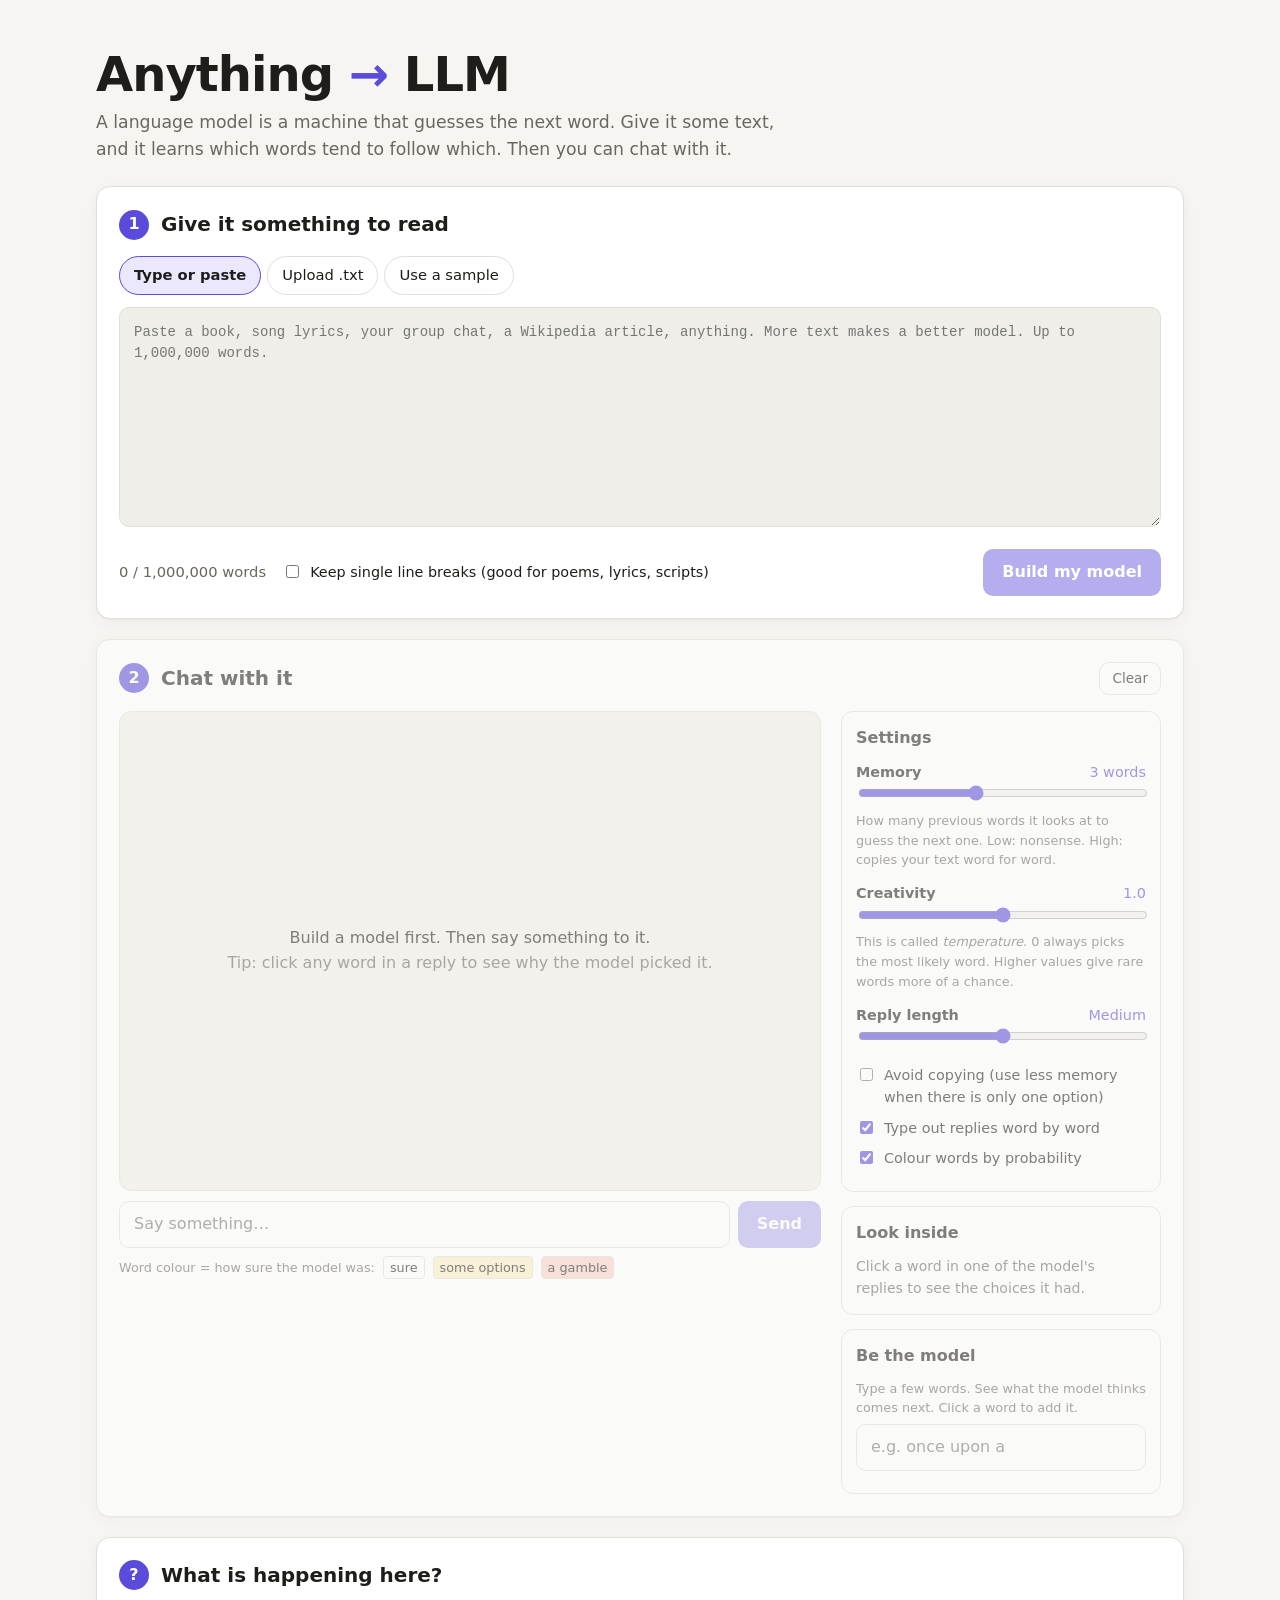
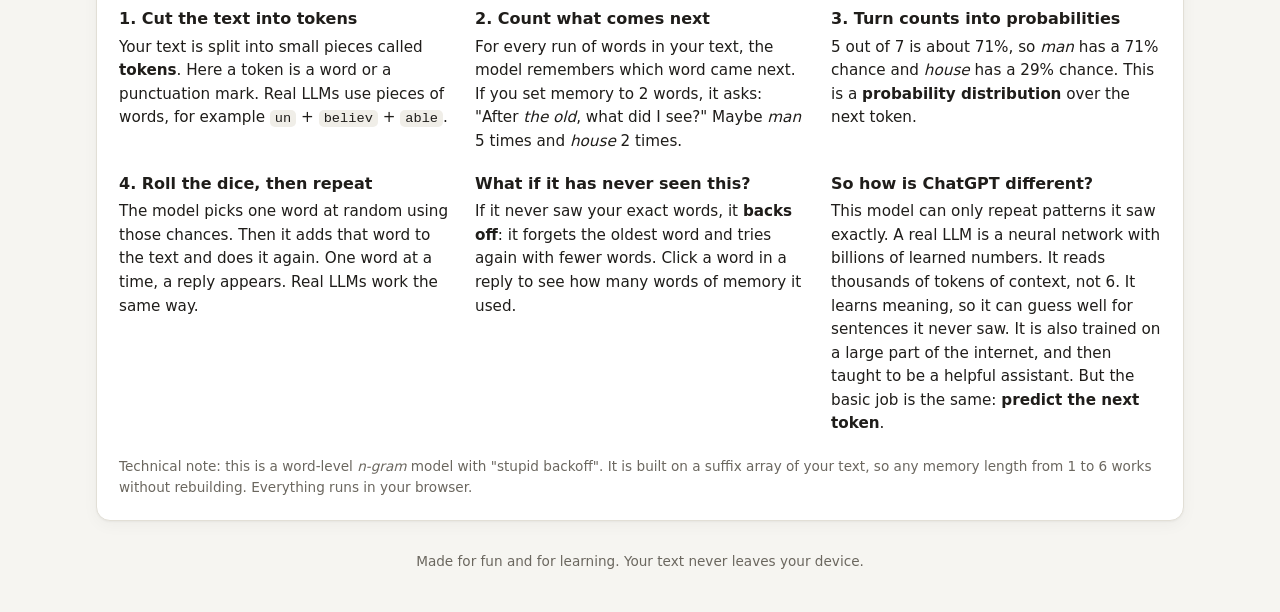
==== index.html @ 047cc816 "Add Anything to LLM: turn any text into a chat-able n-gram language model Static GitHub Pages site. " ====
<!DOCTYPE html>
<html lang="en">
<head>
  <meta charset="utf-8">
  <meta name="viewport" content="width=device-width, initial-scale=1">
  <title>Anything to LLM</title>
  <meta name="description" content="Turn any text into a tiny language model you can chat with, and see how next-word prediction works.">
  <link rel="icon" href="data:image/svg+xml,<svg xmlns='http://www.w3.org/2000/svg' viewBox='0 0 100 100'><text y='.9em' font-size='90'>🎲</text></svg>">
  <link rel="stylesheet" href="style.css">
</head>
<body>
  <header class="site-header">
    <div class="wrap">
      <h1>Anything <span class="arrow">→</span> LLM</h1>
      <p class="tagline">A language model is a machine that guesses the next word. Give it some text, and it learns which words tend to follow which. Then you can chat with it.</p>
    </div>
  </header>

  <main class="wrap">
    <!-- STEP 1: TRAIN -->
    <section class="card" id="train-card">
      <div class="card-head">
        <span class="step">1</span>
        <h2>Give it something to read</h2>
      </div>

      <div class="tabs" role="tablist">
        <button class="tab active" role="tab" data-tab="paste" aria-selected="true">Type or paste</button>
        <button class="tab" role="tab" data-tab="upload" aria-selected="false">Upload .txt</button>
        <button class="tab" role="tab" data-tab="sample" aria-selected="false">Use a sample</button>
      </div>

      <div class="tab-panel" data-panel="paste">
        <textarea id="text-input" spellcheck="false" placeholder="Paste a book, song lyrics, your group chat, a Wikipedia article, anything. More text makes a better model. Up to 1,000,000 words."></textarea>
      </div>

      <div class="tab-panel hidden" data-panel="upload">
        <label class="dropzone" id="dropzone">
          <input type="file" id="file-input" accept=".txt,.md,.csv,.srt,text/plain" multiple>
          <span class="dz-icon">📄</span>
          <span class="dz-main">Drop .txt files here or click to choose</span>
          <span class="dz-sub">You can pick more than one file. They are joined together. Nothing is uploaded to a server; everything stays in your browser.</span>
        </label>
        <ul id="file-list" class="file-list"></ul>
        <p class="hint">Tip: <a href="https://www.gutenberg.org/" target="_blank" rel="noopener">Project Gutenberg</a> has thousands of free books as plain text.</p>
      </div>

      <div class="tab-panel hidden" data-panel="sample">
        <div class="samples" id="samples"></div>
      </div>

      <div class="train-bar">
        <div class="counter" id="word-counter">0 / 1,000,000 words</div>
        <label class="check"><input type="checkbox" id="keep-lines"> Keep single line breaks (good for poems, lyrics, scripts)</label>
        <button class="btn primary" id="train-btn" disabled>Build my model</button>
      </div>

      <div class="progress hidden" id="progress">
        <div class="progress-track"><div class="progress-fill" id="progress-fill"></div></div>
        <div class="progress-label" id="progress-label">Starting…</div>
      </div>

      <div class="stats hidden" id="stats"></div>
    </section>

    <!-- STEP 2: CHAT -->
    <section class="card disabled" id="chat-card">
      <div class="card-head">
        <span class="step">2</span>
        <h2>Chat with it</h2>
        <button class="btn ghost small" id="clear-chat" title="Clear the conversation">Clear</button>
      </div>

      <div class="chat-layout">
        <div class="chat-col">
          <div class="chat-log" id="chat-log" aria-live="polite">
            <div class="empty-chat" id="empty-chat">
              Build a model first. Then say something to it.<br>
              <span class="muted">Tip: click any word in a reply to see why the model picked it.</span>
            </div>
          </div>
          <form class="chat-form" id="chat-form">
            <input type="text" id="chat-input" placeholder="Say something…" autocomplete="off" disabled>
            <button class="btn primary" type="submit" id="send-btn" disabled>Send</button>
          </form>
          <div class="legend" id="legend">
            <span class="legend-label">Word colour = how sure the model was:</span>
            <span class="tok-demo p-hi">sure</span>
            <span class="tok-demo p-mid">some options</span>
            <span class="tok-demo p-lo">a gamble</span>
          </div>
        </div>

        <aside class="side-col">
          <div class="panel">
            <h3>Settings</h3>
            <div class="setting">
              <label for="order">Memory <span class="val" id="order-val">3 words</span></label>
              <input type="range" id="order" min="1" max="6" value="3">
              <p class="setting-help">How many previous words it looks at to guess the next one. Low: nonsense. High: copies your text word for word.</p>
            </div>
            <div class="setting">
              <label for="temp">Creativity <span class="val" id="temp-val">1.0</span></label>
              <input type="range" id="temp" min="0" max="20" value="10">
              <p class="setting-help">This is called <em>temperature</em>. 0 always picks the most likely word. Higher values give rare words more of a chance.</p>
            </div>
            <div class="setting">
              <label for="length">Reply length <span class="val" id="length-val">Medium</span></label>
              <input type="range" id="length" min="1" max="3" value="2">
            </div>
            <label class="check"><input type="checkbox" id="avoid-copy"> Avoid copying (use less memory when there is only one option)</label>
            <label class="check"><input type="checkbox" id="animate" checked> Type out replies word by word</label>
            <label class="check"><input type="checkbox" id="color-toks" checked> Colour words by probability</label>
          </div>

          <div class="panel" id="inspector">
            <h3>Look inside</h3>
            <div id="inspector-body" class="inspector-empty">Click a word in one of the model's replies to see the choices it had.</div>
          </div>

          <div class="panel">
            <h3>Be the model</h3>
            <p class="setting-help">Type a few words. See what the model thinks comes next. Click a word to add it.</p>
            <input type="text" id="explore-input" placeholder="e.g. once upon a" autocomplete="off" disabled>
            <div id="explore-out" class="explore-out"></div>
          </div>
        </aside>
      </div>
    </section>

    <!-- EXPLAINER -->
    <section class="card explainer">
      <div class="card-head">
        <span class="step">?</span>
        <h2>What is happening here?</h2>
      </div>
      <div class="explain-grid">
        <div>
          <h3>1. Cut the text into tokens</h3>
          <p>Your text is split into small pieces called <strong>tokens</strong>. Here a token is a word or a punctuation mark. Real LLMs use pieces of words, for example <code>un</code> + <code>believ</code> + <code>able</code>.</p>
        </div>
        <div>
          <h3>2. Count what comes next</h3>
          <p>For every run of words in your text, the model remembers which word came next. If you set memory to 2 words, it asks: "After <em>the old</em>, what did I see?" Maybe <em>man</em> 5 times and <em>house</em> 2 times.</p>
        </div>
        <div>
          <h3>3. Turn counts into probabilities</h3>
          <p>5 out of 7 is about 71%, so <em>man</em> has a 71% chance and <em>house</em> has a 29% chance. This is a <strong>probability distribution</strong> over the next token.</p>
        </div>
        <div>
          <h3>4. Roll the dice, then repeat</h3>
          <p>The model picks one word at random using those chances. Then it adds that word to the text and does it again. One word at a time, a reply appears. Real LLMs work the same way.</p>
        </div>
        <div>
          <h3>What if it has never seen this?</h3>
          <p>If it never saw your exact words, it <strong>backs off</strong>: it forgets the oldest word and tries again with fewer words. Click a word in a reply to see how many words of memory it used.</p>
        </div>
        <div>
          <h3>So how is ChatGPT different?</h3>
          <p>This model can only repeat patterns it saw exactly. A real LLM is a neural network with billions of learned numbers. It reads thousands of tokens of context, not 6. It learns meaning, so it can guess well for sentences it never saw. It is also trained on a large part of the internet, and then taught to be a helpful assistant. But the basic job is the same: <strong>predict the next token</strong>.</p>
        </div>
      </div>
      <p class="technical muted">Technical note: this is a word-level <em>n-gram</em> model with "stupid backoff". It is built on a suffix array of your text, so any memory length from 1 to 6 works without rebuilding. Everything runs in your browser.</p>
    </section>
  </main>

  <footer class="wrap footer muted">
    Made for fun and for learning. Your text never leaves your device.
  </footer>

  <script src="samples.js"></script>
  <script src="app.js"></script>
</body>
</html>
---- style.css ----
:root {
  --bg: #f6f5f1;
  --surface: #ffffff;
  --surface-2: #f0eee8;
  --border: #e2dfd6;
  --text: #1f1d1a;
  --muted: #6b675f;
  --accent: #5b4bdb;
  --accent-ink: #ffffff;
  --accent-soft: #ebe8fd;
  --user-bubble: #5b4bdb;
  --user-ink: #ffffff;
  --bot-bubble: #f0eee8;
  --p-hi: transparent;
  --p-mid: #fdeec3;
  --p-lo: #fbd0c6;
  --bar: #c9c2f7;
  --bar-chosen: #5b4bdb;
  --shadow: 0 1px 2px rgba(0,0,0,.04), 0 4px 16px rgba(0,0,0,.04);
  --radius: 14px;
  --mono: ui-monospace, SFMono-Regular, Menlo, Consolas, monospace;
}

@media (prefers-color-scheme: dark) {
  :root {
    --bg: #15141a;
    --surface: #1e1d25;
    --surface-2: #28262f;
    --border: #34323d;
    --text: #ecebf2;
    --muted: #9c99a8;
    --accent: #8f82ff;
    --accent-ink: #121118;
    --accent-soft: #2c2850;
    --user-bubble: #6f60f0;
    --user-ink: #ffffff;
    --bot-bubble: #28262f;
    --p-mid: #5a4a1c;
    --p-lo: #6a2d24;
    --bar: #433c7a;
    --bar-chosen: #8f82ff;
    --shadow: none;
  }
}

* { box-sizing: border-box; }

html { -webkit-text-size-adjust: 100%; }

body {
  margin: 0;
  background: var(--bg);
  color: var(--text);
  font: 16px/1.55 system-ui, -apple-system, "Segoe UI", Roboto, sans-serif;
}

a { color: var(--accent); }
code { font-family: var(--mono); font-size: .9em; background: var(--surface-2); padding: 1px 5px; border-radius: 5px; }
.hidden { display: none !important; }
.muted { color: var(--muted); }

.wrap { max-width: 1120px; margin: 0 auto; padding: 0 16px; }

/* Header */
.site-header { padding: 48px 0 24px; }
.site-header h1 { margin: 0 0 8px; font-size: clamp(2rem, 5vw, 3rem); letter-spacing: -0.02em; line-height: 1.1; }
.site-header .arrow { color: var(--accent); }
.tagline { margin: 0; max-width: 680px; color: var(--muted); font-size: 1.08rem; }

/* Cards */
.card {
  background: var(--surface);
  border: 1px solid var(--border);
  border-radius: var(--radius);
  box-shadow: var(--shadow);
  padding: 22px;
  margin-bottom: 20px;
  transition: opacity .2s;
}
.card.disabled { opacity: .55; }
.card-head { display: flex; align-items: center; gap: 12px; margin-bottom: 16px; }
.card-head h2 { margin: 0; font-size: 1.25rem; flex: 1; }
.step {
  flex: none; width: 30px; height: 30px; border-radius: 50%;
  display: grid; place-items: center;
  background: var(--accent); color: var(--accent-ink); font-weight: 700;
}

/* Tabs */
.tabs { display: flex; gap: 6px; margin-bottom: 12px; flex-wrap: wrap; }
.tab {
  border: 1px solid var(--border); background: transparent; color: var(--text);
  padding: 7px 14px; border-radius: 999px; font: inherit; font-size: .92rem; cursor: pointer;
}
.tab.active { background: var(--accent-soft); border-color: var(--accent); color: var(--text); font-weight: 600; }

textarea {
  width: 100%; min-height: 220px; resize: vertical;
  padding: 14px; border-radius: 10px;
  border: 1px solid var(--border); background: var(--surface-2); color: var(--text);
  font: 14px/1.5 var(--mono);
}
textarea:focus, input[type=text]:focus { outline: 2px solid var(--accent); outline-offset: 1px; }

.dropzone {
  display: flex; flex-direction: column; align-items: center; gap: 6px; text-align: center;
  padding: 36px 16px; border: 2px dashed var(--border); border-radius: 12px; cursor: pointer;
  background: var(--surface-2);
}
.dropzone.drag { border-color: var(--accent); background: var(--accent-soft); }
.dropzone input { display: none; }
.dz-icon { font-size: 2rem; }
.dz-main { font-weight: 600; }
.dz-sub { color: var(--muted); font-size: .9rem; max-width: 460px; }
.file-list { list-style: none; padding: 0; margin: 10px 0 0; font-size: .92rem; }
.file-list li { padding: 4px 0; color: var(--muted); }
.hint { font-size: .9rem; color: var(--muted); margin: 10px 0 0; }

.samples { display: grid; grid-template-columns: repeat(auto-fit, minmax(220px, 1fr)); gap: 10px; }
.sample {
  text-align: left; border: 1px solid var(--border); background: var(--surface-2); color: var(--text);
  padding: 14px; border-radius: 10px; cursor: pointer; font: inherit;
}
.sample:hover, .sample.active { border-color: var(--accent); }
.sample.active { background: var(--accent-soft); }
.sample strong { display: block; margin-bottom: 2px; }
.sample span { font-size: .88rem; color: var(--muted); }

.train-bar { display: flex; align-items: center; gap: 16px; margin-top: 14px; flex-wrap: wrap; }
.counter { font-variant-numeric: tabular-nums; color: var(--muted); font-size: .92rem; }
.counter.over { color: #d0452f; font-weight: 600; }
.train-bar .check { flex: 1; min-width: 200px; }
.check { display: flex; gap: 8px; align-items: flex-start; font-size: .9rem; margin: 8px 0; cursor: pointer; }
.check input { margin-top: 4px; accent-color: var(--accent); }

.btn {
  border: 1px solid transparent; border-radius: 10px; padding: 10px 18px;
  font: inherit; font-weight: 600; cursor: pointer;
}
.btn.primary { background: var(--accent); color: var(--accent-ink); }
.btn.primary:disabled { opacity: .45; cursor: not-allowed; }
.btn.ghost { background: transparent; border-color: var(--border); color: var(--text); }
.btn.small { padding: 5px 12px; font-size: .85rem; font-weight: 500; }

.progress { margin-top: 16px; }
.progress-track { height: 8px; background: var(--surface-2); border-radius: 99px; overflow: hidden; }
.progress-fill { height: 100%; width: 0; background: var(--accent); transition: width .2s; }
.progress-fill.indeterminate { width: 35% !important; animation: slide 1.1s ease-in-out infinite; }
@keyframes slide { from { margin-left: -35%; } to { margin-left: 100%; } }
.progress-label { font-size: .88rem; color: var(--muted); margin-top: 6px; }

.stats { margin-top: 18px; border-top: 1px solid var(--border); padding-top: 16px; }
.stat-row { display: grid; grid-template-columns: repeat(auto-fit, minmax(140px, 1fr)); gap: 10px; }
.stat { background: var(--surface-2); border-radius: 10px; padding: 12px 14px; }
.stat b { display: block; font-size: 1.35rem; font-variant-numeric: tabular-nums; }
.stat span { font-size: .82rem; color: var(--muted); }
.top-words { margin-top: 12px; font-size: .9rem; color: var(--muted); }
.top-words code { margin: 2px; display: inline-block; }
.stats .note { font-size: .9rem; margin: 12px 0 0; }

/* Chat */
.chat-layout { display: grid; grid-template-columns: minmax(0, 1fr) 320px; gap: 20px; }
@media (max-width: 860px) { .chat-layout { grid-template-columns: minmax(0, 1fr); } }

.chat-log {
  height: 480px; overflow-y: auto; padding: 14px;
  background: var(--surface-2); border-radius: 12px; border: 1px solid var(--border);
  display: flex; flex-direction: column; gap: 10px;
}
@media (max-width: 860px) { .chat-log { height: 380px; } }
.empty-chat { margin: auto; text-align: center; color: var(--text); padding: 20px; }

.msg { max-width: 85%; padding: 10px 14px; border-radius: 16px; word-wrap: break-word; overflow-wrap: anywhere; }
.msg.user { align-self: flex-end; background: var(--user-bubble); color: var(--user-ink); border-bottom-right-radius: 4px; white-space: pre-wrap; }
.msg.bot { align-self: flex-start; background: var(--surface); border: 1px solid var(--border); border-bottom-left-radius: 4px; }
.msg .how { display: block; font-size: .75rem; color: var(--muted); margin-top: 6px; }
.msg.error { color: var(--muted); font-style: italic; }

.tok { cursor: pointer; border-radius: 3px; transition: background .15s; }
.tok:hover { outline: 1px solid var(--accent); }
.tok.selected { outline: 2px solid var(--accent); }
.colored .tok.p-mid { background: var(--p-mid); }
.colored .tok.p-lo { background: var(--p-lo); }
.tok.seed { text-decoration: underline dotted; text-underline-offset: 3px; }

.chat-form { display: flex; gap: 8px; margin-top: 10px; }
.chat-form input { flex: 1; min-width: 0; }
input[type=text] {
  padding: 10px 14px; border-radius: 10px; border: 1px solid var(--border);
  background: var(--surface); color: var(--text); font: inherit; width: 100%;
}

.legend { display: flex; gap: 8px; align-items: center; flex-wrap: wrap; font-size: .8rem; color: var(--muted); margin-top: 8px; }
.tok-demo { padding: 1px 6px; border-radius: 4px; color: var(--text); border: 1px solid var(--border); }
.tok-demo.p-mid { background: var(--p-mid); }
.tok-demo.p-lo { background: var(--p-lo); }

/* Side panels */
.side-col { display: flex; flex-direction: column; gap: 14px; min-width: 0; }
.panel { border: 1px solid var(--border); border-radius: 12px; padding: 14px; background: var(--surface); }
.panel h3 { margin: 0 0 10px; font-size: 1rem; }
.setting { margin-bottom: 12px; }
.setting label { display: flex; justify-content: space-between; font-weight: 600; font-size: .9rem; }
.setting .val { font-weight: 500; color: var(--accent); font-variant-numeric: tabular-nums; }
.setting input[type=range] { width: 100%; accent-color: var(--accent); }
.setting-help { font-size: .8rem; color: var(--muted); margin: 2px 0 0; }

.inspector-empty { font-size: .88rem; color: var(--muted); }
.ctx-line { font-size: .88rem; margin-bottom: 8px; }
.ctx-chip { display: inline-block; font-family: var(--mono); font-size: .8rem; background: var(--accent-soft); border-radius: 5px; padding: 1px 6px; margin: 1px; }
.ctx-chip.faded { opacity: .35; text-decoration: line-through; }

.bars { display: flex; flex-direction: column; gap: 4px; margin-top: 6px; }
.bar-row { display: grid; grid-template-columns: 90px 1fr 46px; gap: 8px; align-items: center; font-size: .82rem; }
.bar-row .w { font-family: var(--mono); overflow: hidden; text-overflow: ellipsis; white-space: nowrap; }
.bar-row .track { background: var(--surface-2); border-radius: 4px; height: 14px; overflow: hidden; }
.bar-row .fill { height: 100%; background: var(--bar); border-radius: 4px; }
.bar-row.chosen .fill { background: var(--bar-chosen); }
.bar-row.chosen .w { font-weight: 700; }
.bar-row .p { text-align: right; font-variant-numeric: tabular-nums; color: var(--muted); }
.bar-row.clickable { cursor: pointer; border-radius: 4px; }
.bar-row.clickable:hover { background: var(--surface-2); }
.small-note { font-size: .78rem; color: var(--muted); margin-top: 6px; }

.explore-out { margin-top: 8px; }
#explore-input { margin-top: 6px; }

/* Explainer */
.explain-grid { display: grid; grid-template-columns: repeat(auto-fit, minmax(260px, 1fr)); gap: 18px 26px; }
.explain-grid h3 { margin: 0 0 4px; font-size: 1rem; }
.explain-grid p { margin: 0; font-size: .95rem; }
.technical { font-size: .85rem; margin: 20px 0 0; }

.footer { padding: 10px 16px 40px; font-size: .85rem; text-align: center; }
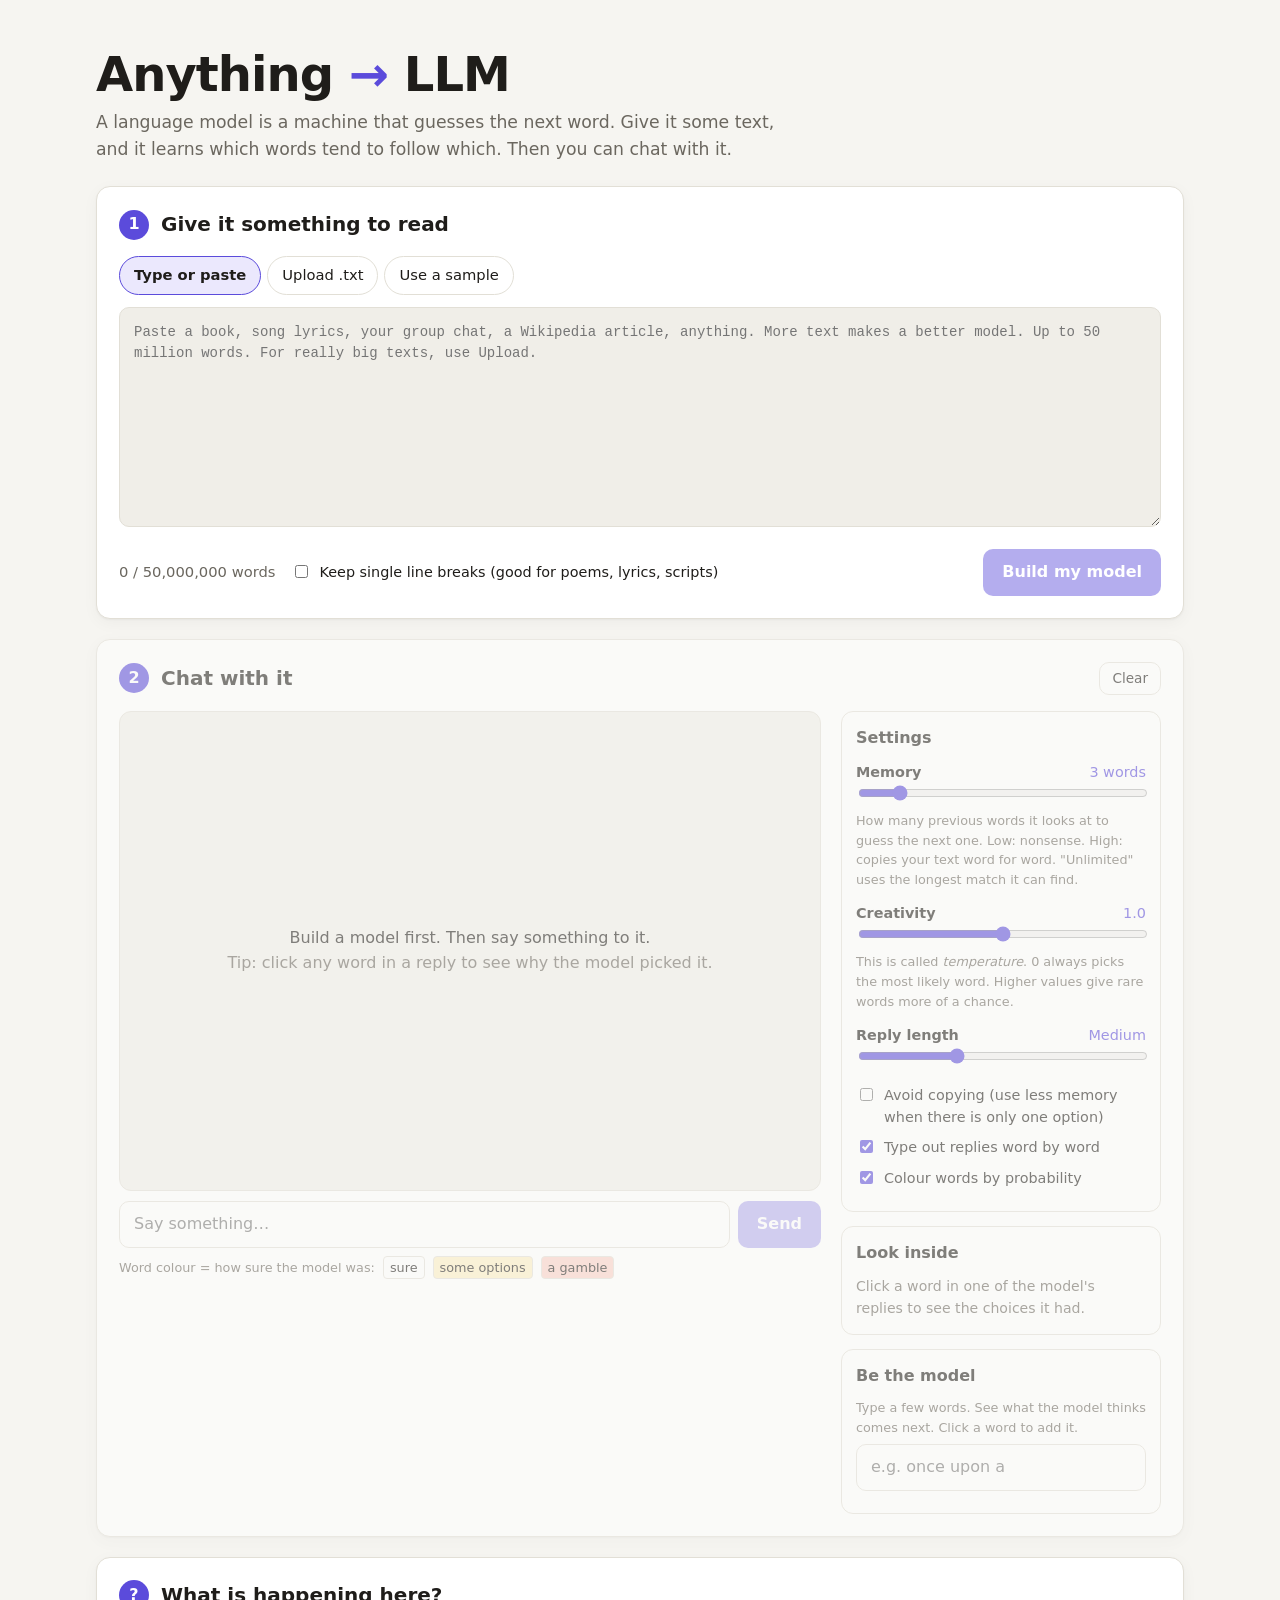
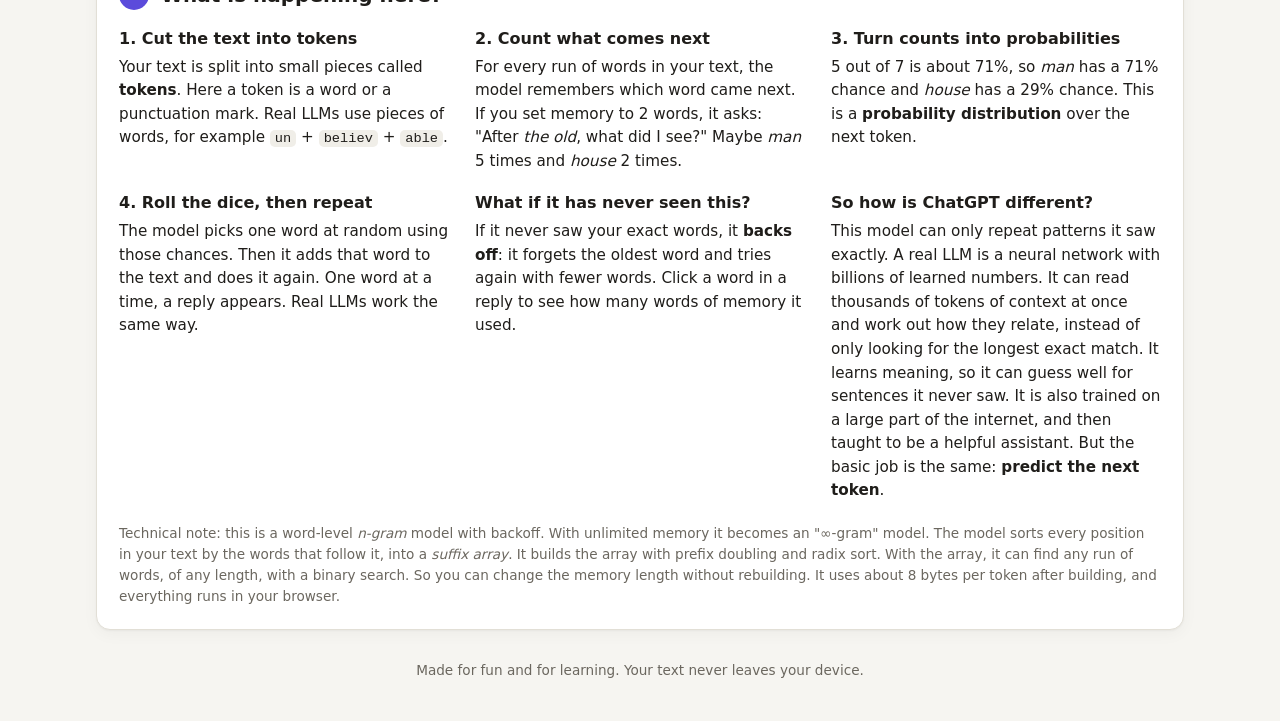
==== commit b3efbcef: "Raise limit to 50M words and allow unlimited (∞-gram) memory - Move the model into model.js. It buil" ====
--- a/index.html
+++ b/index.html
@@ -31,7 +31,7 @@
       </div>
 
       <div class="tab-panel" data-panel="paste">
-        <textarea id="text-input" spellcheck="false" placeholder="Paste a book, song lyrics, your group chat, a Wikipedia article, anything. More text makes a better model. Up to 1,000,000 words."></textarea>
+        <textarea id="text-input" spellcheck="false" placeholder="Paste a book, song lyrics, your group chat, a Wikipedia article, anything. More text makes a better model. Up to 50 million words. For really big texts, use Upload."></textarea>
       </div>
 
       <div class="tab-panel hidden" data-panel="upload">
@@ -39,7 +39,7 @@
           <input type="file" id="file-input" accept=".txt,.md,.csv,.srt,text/plain" multiple>
           <span class="dz-icon">📄</span>
           <span class="dz-main">Drop .txt files here or click to choose</span>
-          <span class="dz-sub">You can pick more than one file. They are joined together. Nothing is uploaded to a server; everything stays in your browser.</span>
+          <span class="dz-sub">You can pick more than one file. They are joined together. Big files (hundreds of MB) are fine: they are read piece by piece. Nothing is uploaded to a server; everything stays in your browser.</span>
         </label>
         <ul id="file-list" class="file-list"></ul>
         <p class="hint">Tip: <a href="https://www.gutenberg.org/" target="_blank" rel="noopener">Project Gutenberg</a> has thousands of free books as plain text.</p>
@@ -96,8 +96,8 @@
             <h3>Settings</h3>
             <div class="setting">
               <label for="order">Memory <span class="val" id="order-val">3 words</span></label>
-              <input type="range" id="order" min="1" max="6" value="3">
-              <p class="setting-help">How many previous words it looks at to guess the next one. Low: nonsense. High: copies your text word for word.</p>
+              <input type="range" id="order" min="0" max="16" value="2">
+              <p class="setting-help">How many previous words it looks at to guess the next one. Low: nonsense. High: copies your text word for word. "Unlimited" uses the longest match it can find.</p>
             </div>
             <div class="setting">
               <label for="temp">Creativity <span class="val" id="temp-val">1.0</span></label>
@@ -106,7 +106,7 @@
             </div>
             <div class="setting">
               <label for="length">Reply length <span class="val" id="length-val">Medium</span></label>
-              <input type="range" id="length" min="1" max="3" value="2">
+              <input type="range" id="length" min="1" max="4" value="2">
             </div>
             <label class="check"><input type="checkbox" id="avoid-copy"> Avoid copying (use less memory when there is only one option)</label>
             <label class="check"><input type="checkbox" id="animate" checked> Type out replies word by word</label>
@@ -157,10 +157,10 @@
         </div>
         <div>
           <h3>So how is ChatGPT different?</h3>
-          <p>This model can only repeat patterns it saw exactly. A real LLM is a neural network with billions of learned numbers. It reads thousands of tokens of context, not 6. It learns meaning, so it can guess well for sentences it never saw. It is also trained on a large part of the internet, and then taught to be a helpful assistant. But the basic job is the same: <strong>predict the next token</strong>.</p>
+          <p>This model can only repeat patterns it saw exactly. A real LLM is a neural network with billions of learned numbers. It can read thousands of tokens of context at once and work out how they relate, instead of only looking for the longest exact match. It learns meaning, so it can guess well for sentences it never saw. It is also trained on a large part of the internet, and then taught to be a helpful assistant. But the basic job is the same: <strong>predict the next token</strong>.</p>
         </div>
       </div>
-      <p class="technical muted">Technical note: this is a word-level <em>n-gram</em> model with "stupid backoff". It is built on a suffix array of your text, so any memory length from 1 to 6 works without rebuilding. Everything runs in your browser.</p>
+      <p class="technical muted">Technical note: this is a word-level <em>n-gram</em> model with backoff. With unlimited memory it becomes an "∞-gram" model. The model sorts every position in your text by the words that follow it, into a <em>suffix array</em>. It builds the array with prefix doubling and radix sort. With the array, it can find any run of words, of any length, with a binary search. So you can change the memory length without rebuilding. It uses about 8 bytes per token after building, and everything runs in your browser.</p>
     </section>
   </main>
 
@@ -169,6 +169,7 @@
   </footer>
 
   <script src="samples.js"></script>
+  <script src="model.js"></script>
   <script src="app.js"></script>
 </body>
 </html>
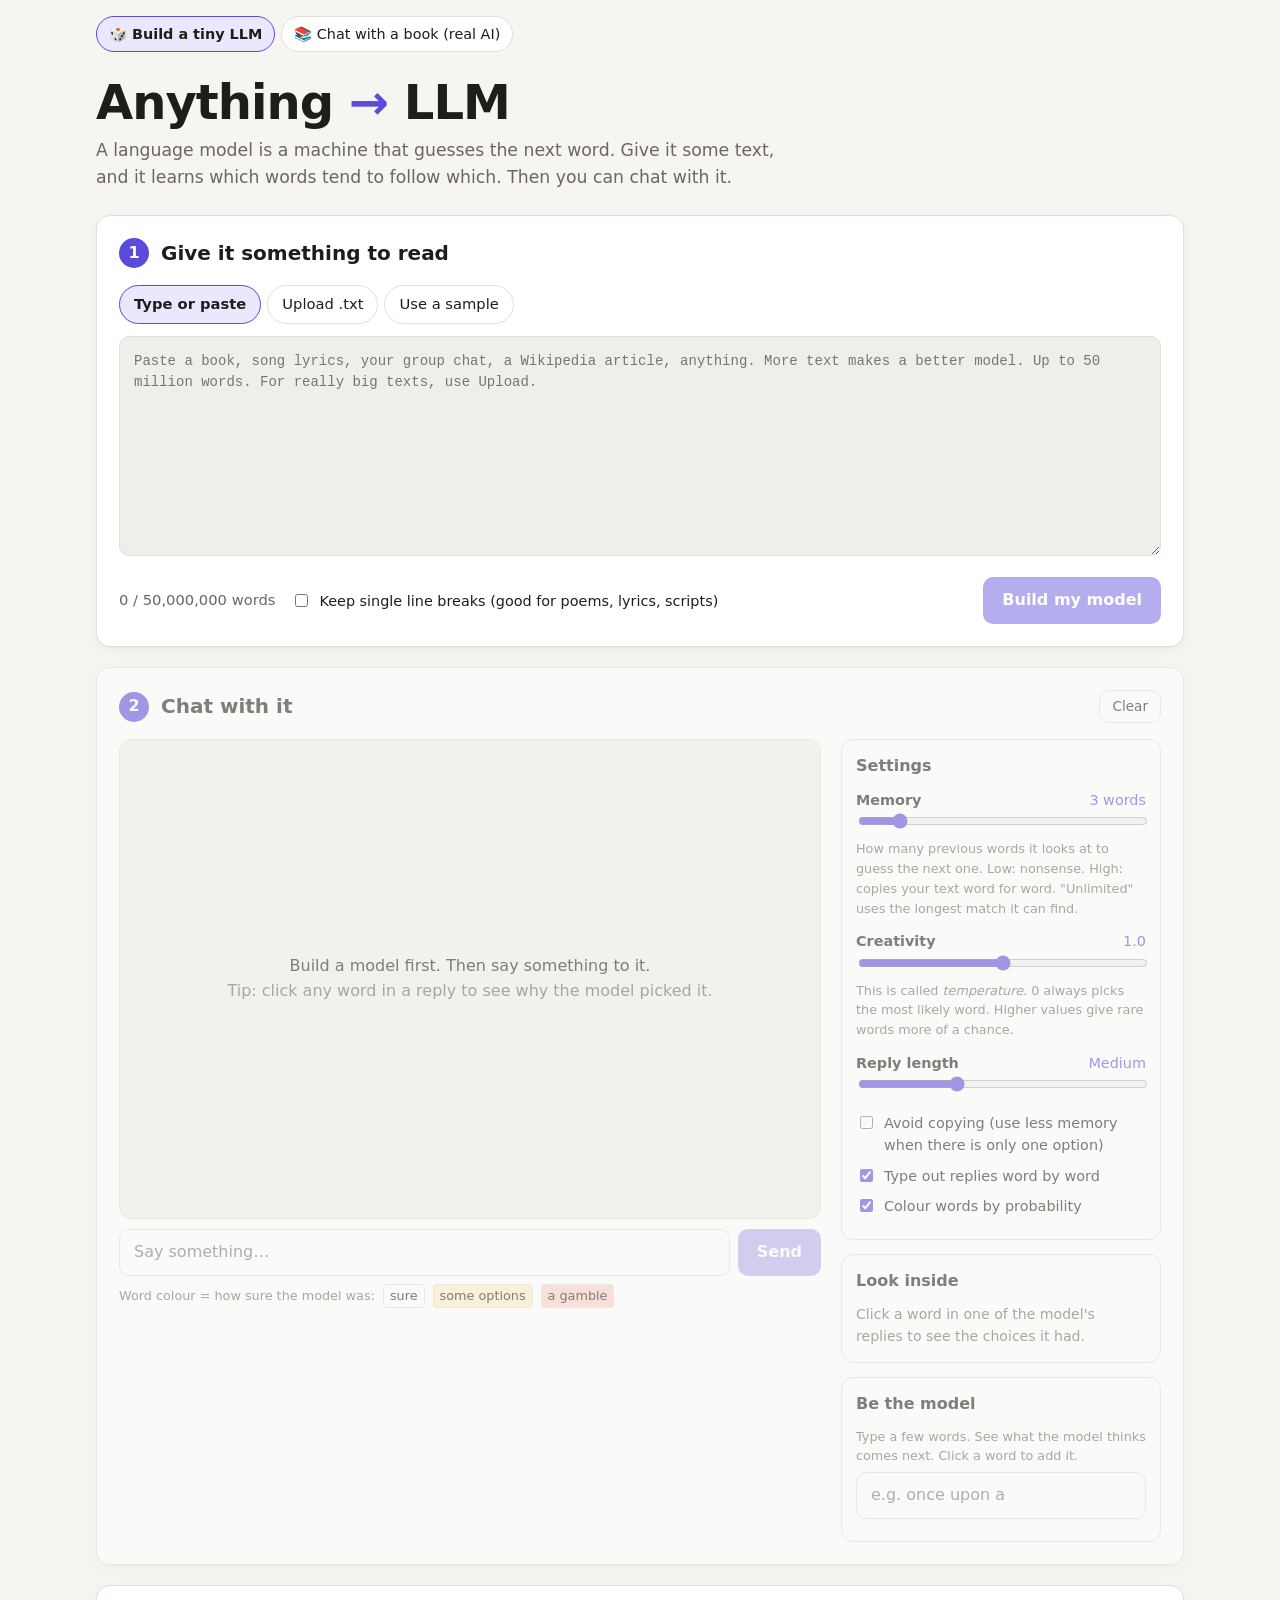
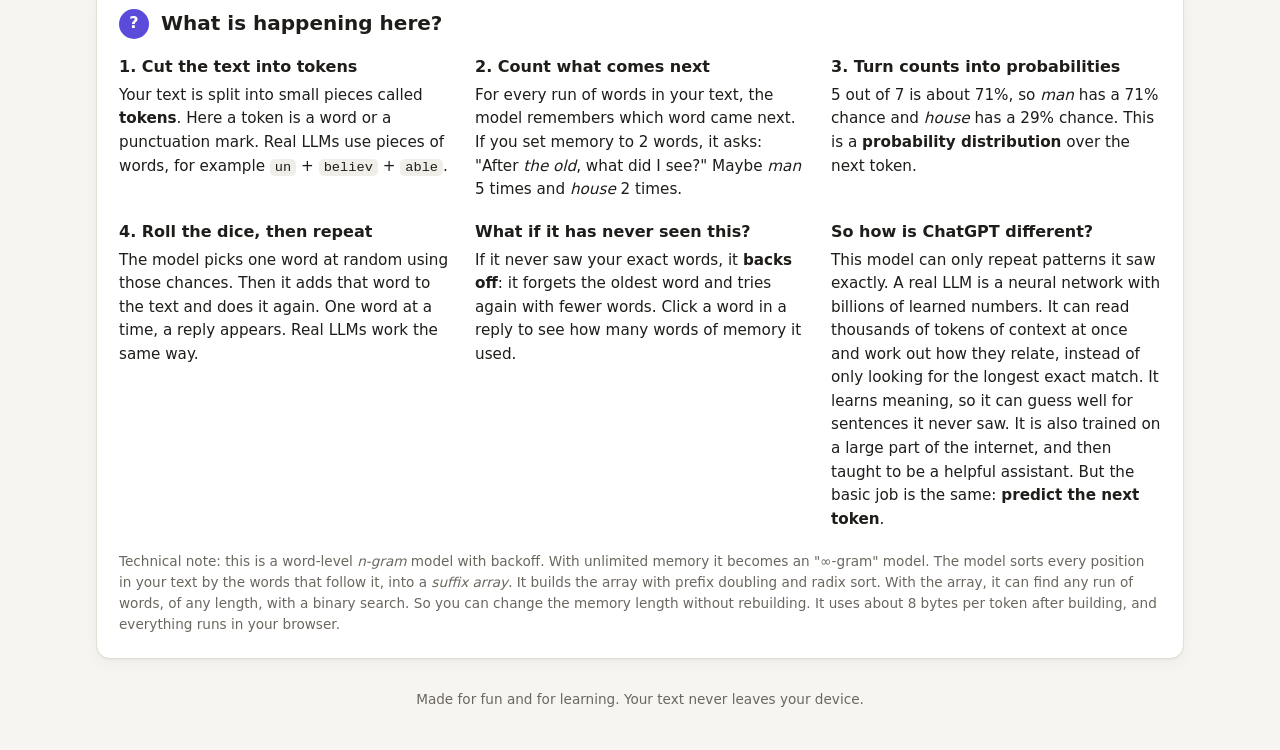
==== commit 1b99b7e3: "Add 'Chat with a book' RAG page with WebLLM; fix stale 1M-word limit RAG page (rag.html): - Upload ." ====
--- a/index.html
+++ b/index.html
@@ -6,9 +6,15 @@
   <title>Anything to LLM</title>
   <meta name="description" content="Turn any text into a tiny language model you can chat with, and see how next-word prediction works.">
   <link rel="icon" href="data:image/svg+xml,<svg xmlns='http://www.w3.org/2000/svg' viewBox='0 0 100 100'><text y='.9em' font-size='90'>🎲</text></svg>">
-  <link rel="stylesheet" href="style.css">
+  <link rel="stylesheet" href="style.css?v=3">
+  <link rel="stylesheet" href="rag.css?v=3">
 </head>
 <body>
+  <nav class="site-nav wrap">
+    <a href="index.html" aria-current="page">🎲 Build a tiny LLM</a>
+    <a href="rag.html">📚 Chat with a book (real AI)</a>
+  </nav>
+
   <header class="site-header">
     <div class="wrap">
       <h1>Anything <span class="arrow">→</span> LLM</h1>
@@ -50,7 +56,7 @@
       </div>
 
       <div class="train-bar">
-        <div class="counter" id="word-counter">0 / 1,000,000 words</div>
+        <div class="counter" id="word-counter">0 / 50,000,000 words</div>
         <label class="check"><input type="checkbox" id="keep-lines"> Keep single line breaks (good for poems, lyrics, scripts)</label>
         <button class="btn primary" id="train-btn" disabled>Build my model</button>
       </div>
@@ -168,8 +174,8 @@
     Made for fun and for learning. Your text never leaves your device.
   </footer>
 
-  <script src="samples.js"></script>
-  <script src="model.js"></script>
-  <script src="app.js"></script>
+  <script src="samples.js?v=3"></script>
+  <script src="model.js?v=3"></script>
+  <script src="app.js?v=3"></script>
 </body>
 </html>
--- a/rag.css
+++ b/rag.css
@@ -0,0 +1,49 @@
+/* Extra styles for rag.html. Builds on style.css. */
+.site-nav { display: flex; gap: 6px; flex-wrap: wrap; padding-top: 16px; }
+.site-nav a {
+  text-decoration: none; color: var(--text); font-size: .9rem;
+  padding: 6px 12px; border-radius: 999px; border: 1px solid var(--border); background: var(--surface);
+}
+.site-nav a[aria-current="page"] { background: var(--accent-soft); border-color: var(--accent); font-weight: 600; }
+.site-nav + .site-header { padding-top: 24px; }
+
+.rag-steps { display: grid; grid-template-columns: repeat(auto-fit, minmax(300px, 1fr)); gap: 0 20px; }
+
+.field { display: flex; flex-direction: column; gap: 4px; margin-bottom: 8px; }
+.field label { font-weight: 600; font-size: .9rem; }
+select {
+  font: inherit; padding: 9px 12px; border-radius: 10px; width: 100%;
+  border: 1px solid var(--border); background: var(--surface); color: var(--text);
+}
+#model-card .btn { margin-top: 10px; }
+
+.notice {
+  margin-top: 12px; padding: 10px 12px; border-radius: 10px; font-size: .9rem;
+  background: var(--p-mid); color: var(--text);
+}
+.status { margin-top: 10px; font-size: .92rem; }
+.ok { color: #1f9d55; font-weight: 700; }
+.bad { color: #d0452f; font-weight: 700; }
+
+.rag-log { height: 520px; }
+@media (max-width: 860px) { .rag-log { height: 420px; } }
+.msg.bot .answer { white-space: pre-wrap; }
+.cursor {
+  display: inline-block; width: .55em; height: 1.05em; vertical-align: text-bottom;
+  background: var(--accent); margin-left: 1px; animation: blink 1s steps(2) infinite;
+}
+@keyframes blink { 50% { opacity: 0; } }
+#rag-stop { flex: none; }
+
+.sources { margin-top: 10px; font-size: .88rem; border-top: 1px solid var(--border); padding-top: 8px; }
+.sources > summary { cursor: pointer; color: var(--accent); font-weight: 600; }
+.source { margin-top: 8px; padding: 8px 10px; background: var(--surface-2); border-radius: 8px; }
+.source-head { font-size: .76rem; color: var(--muted); margin-bottom: 4px; }
+.source-text { white-space: pre-wrap; }
+.source mark { background: var(--p-mid); color: inherit; border-radius: 3px; padding: 0 1px; }
+.prompt { margin-top: 8px; }
+.prompt summary { cursor: pointer; color: var(--muted); }
+.prompt pre {
+  white-space: pre-wrap; font: 12px/1.45 var(--mono); background: var(--surface-2);
+  padding: 10px; border-radius: 8px; max-height: 260px; overflow: auto;
+}
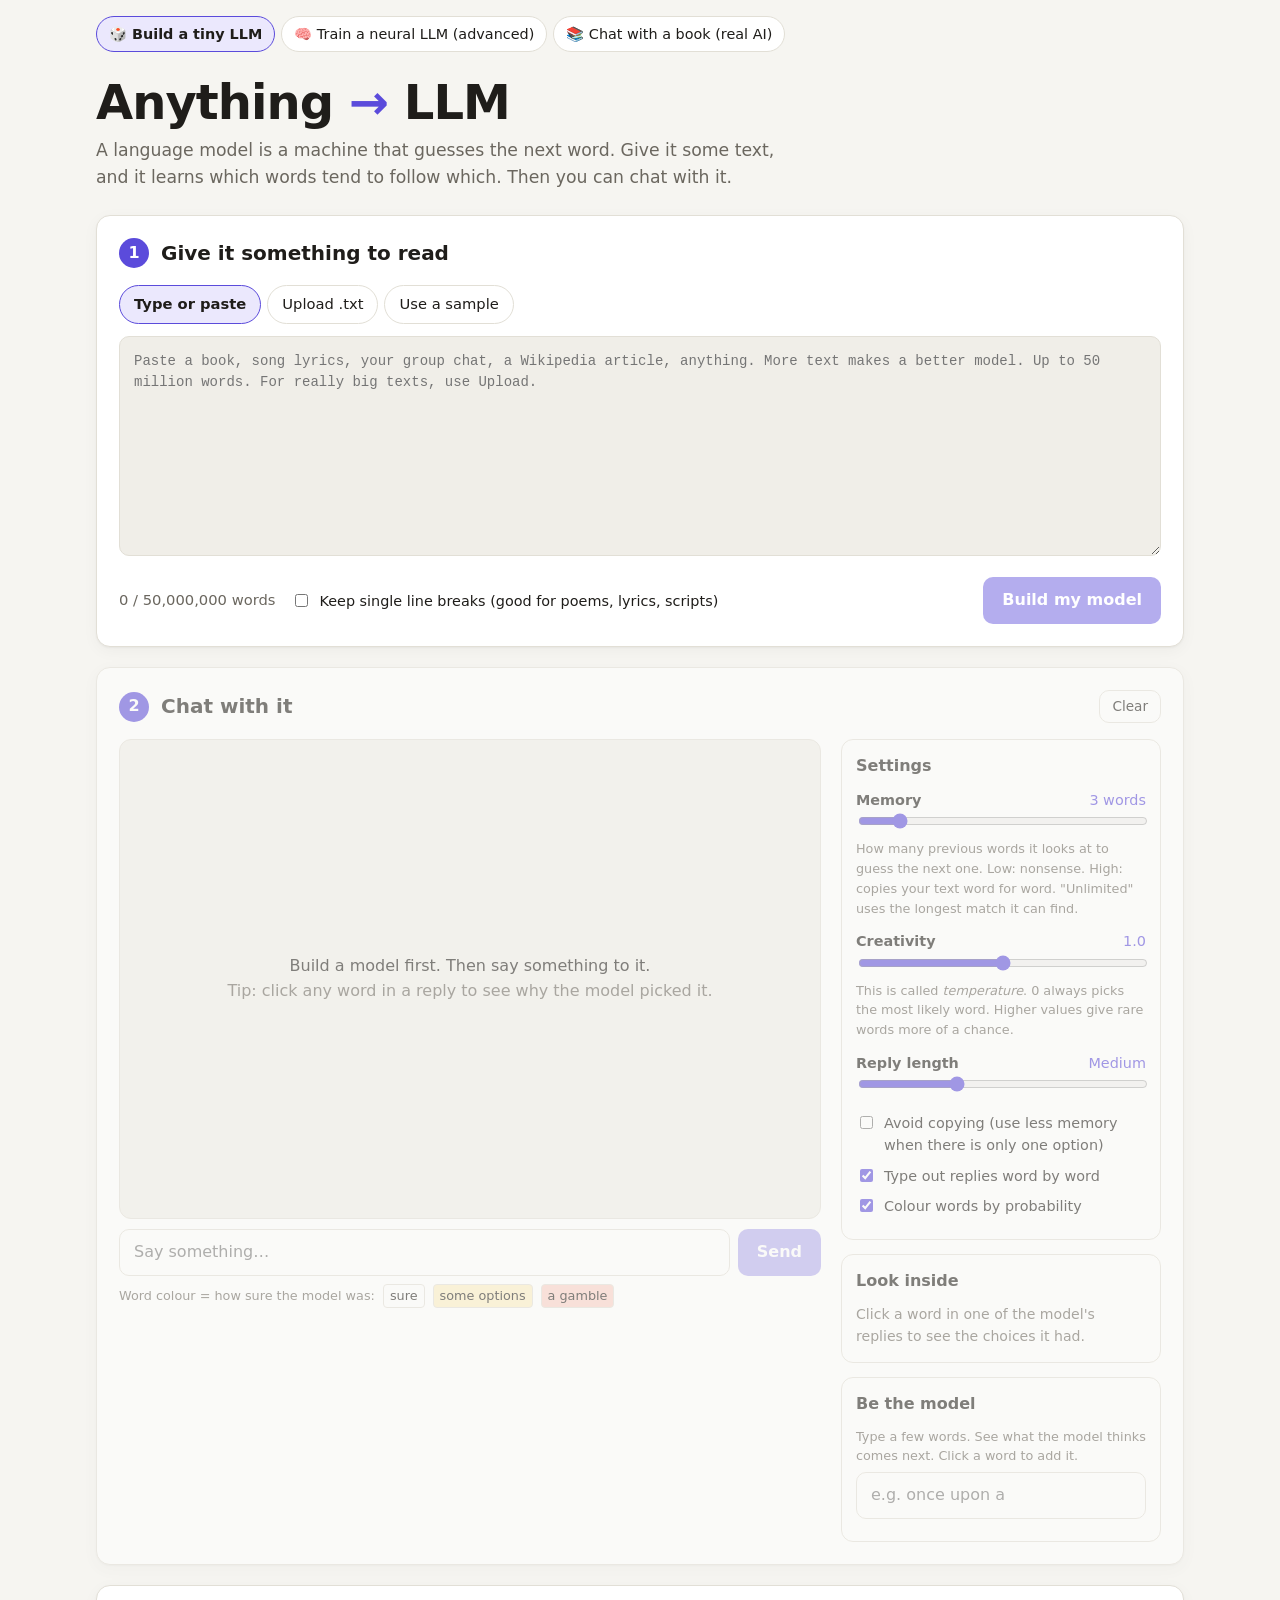
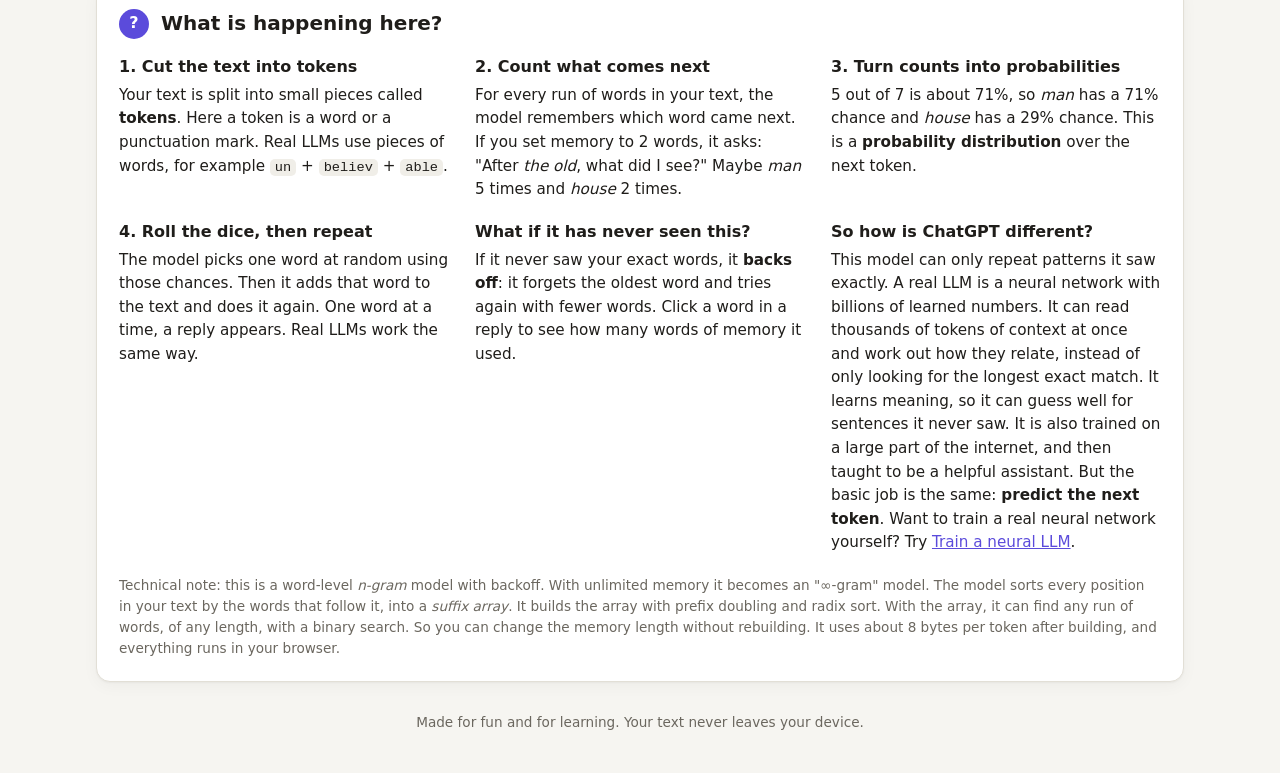
==== commit f25c0991: "Add 'Train a neural LLM' page: a real transformer trained in the browser - nn-model.js: BPE or chara" ====
--- a/index.html
+++ b/index.html
@@ -12,6 +12,7 @@
 <body>
   <nav class="site-nav wrap">
     <a href="index.html" aria-current="page">🎲 Build a tiny LLM</a>
+    <a href="train.html">🧠 Train a neural LLM (advanced)</a>
     <a href="rag.html">📚 Chat with a book (real AI)</a>
   </nav>
 
@@ -163,7 +164,7 @@
         </div>
         <div>
           <h3>So how is ChatGPT different?</h3>
-          <p>This model can only repeat patterns it saw exactly. A real LLM is a neural network with billions of learned numbers. It can read thousands of tokens of context at once and work out how they relate, instead of only looking for the longest exact match. It learns meaning, so it can guess well for sentences it never saw. It is also trained on a large part of the internet, and then taught to be a helpful assistant. But the basic job is the same: <strong>predict the next token</strong>.</p>
+          <p>This model can only repeat patterns it saw exactly. A real LLM is a neural network with billions of learned numbers. It can read thousands of tokens of context at once and work out how they relate, instead of only looking for the longest exact match. It learns meaning, so it can guess well for sentences it never saw. It is also trained on a large part of the internet, and then taught to be a helpful assistant. But the basic job is the same: <strong>predict the next token</strong>. Want to train a real neural network yourself? Try <a href="train.html">Train a neural LLM</a>.</p>
         </div>
       </div>
       <p class="technical muted">Technical note: this is a word-level <em>n-gram</em> model with backoff. With unlimited memory it becomes an "∞-gram" model. The model sorts every position in your text by the words that follow it, into a <em>suffix array</em>. It builds the array with prefix doubling and radix sort. With the array, it can find any run of words, of any length, with a binary search. So you can change the memory length without rebuilding. It uses about 8 bytes per token after building, and everything runs in your browser.</p>
